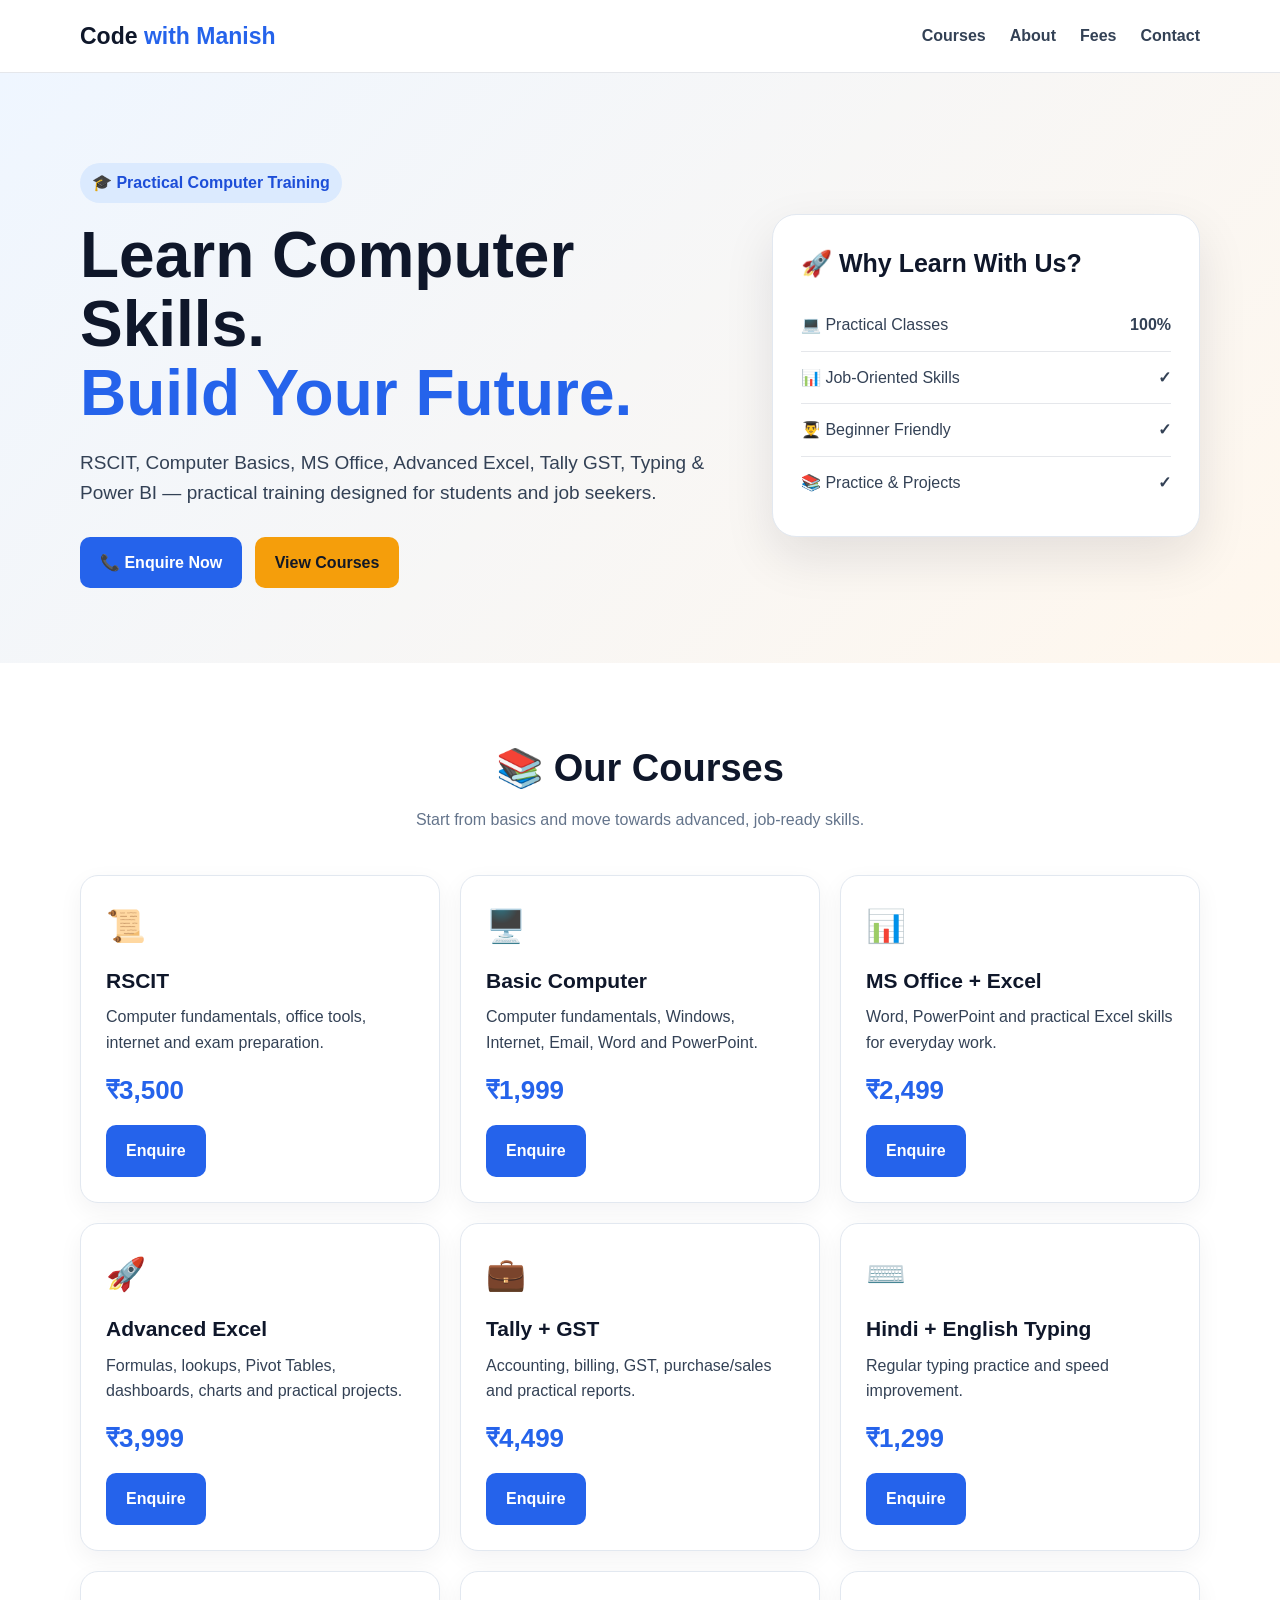
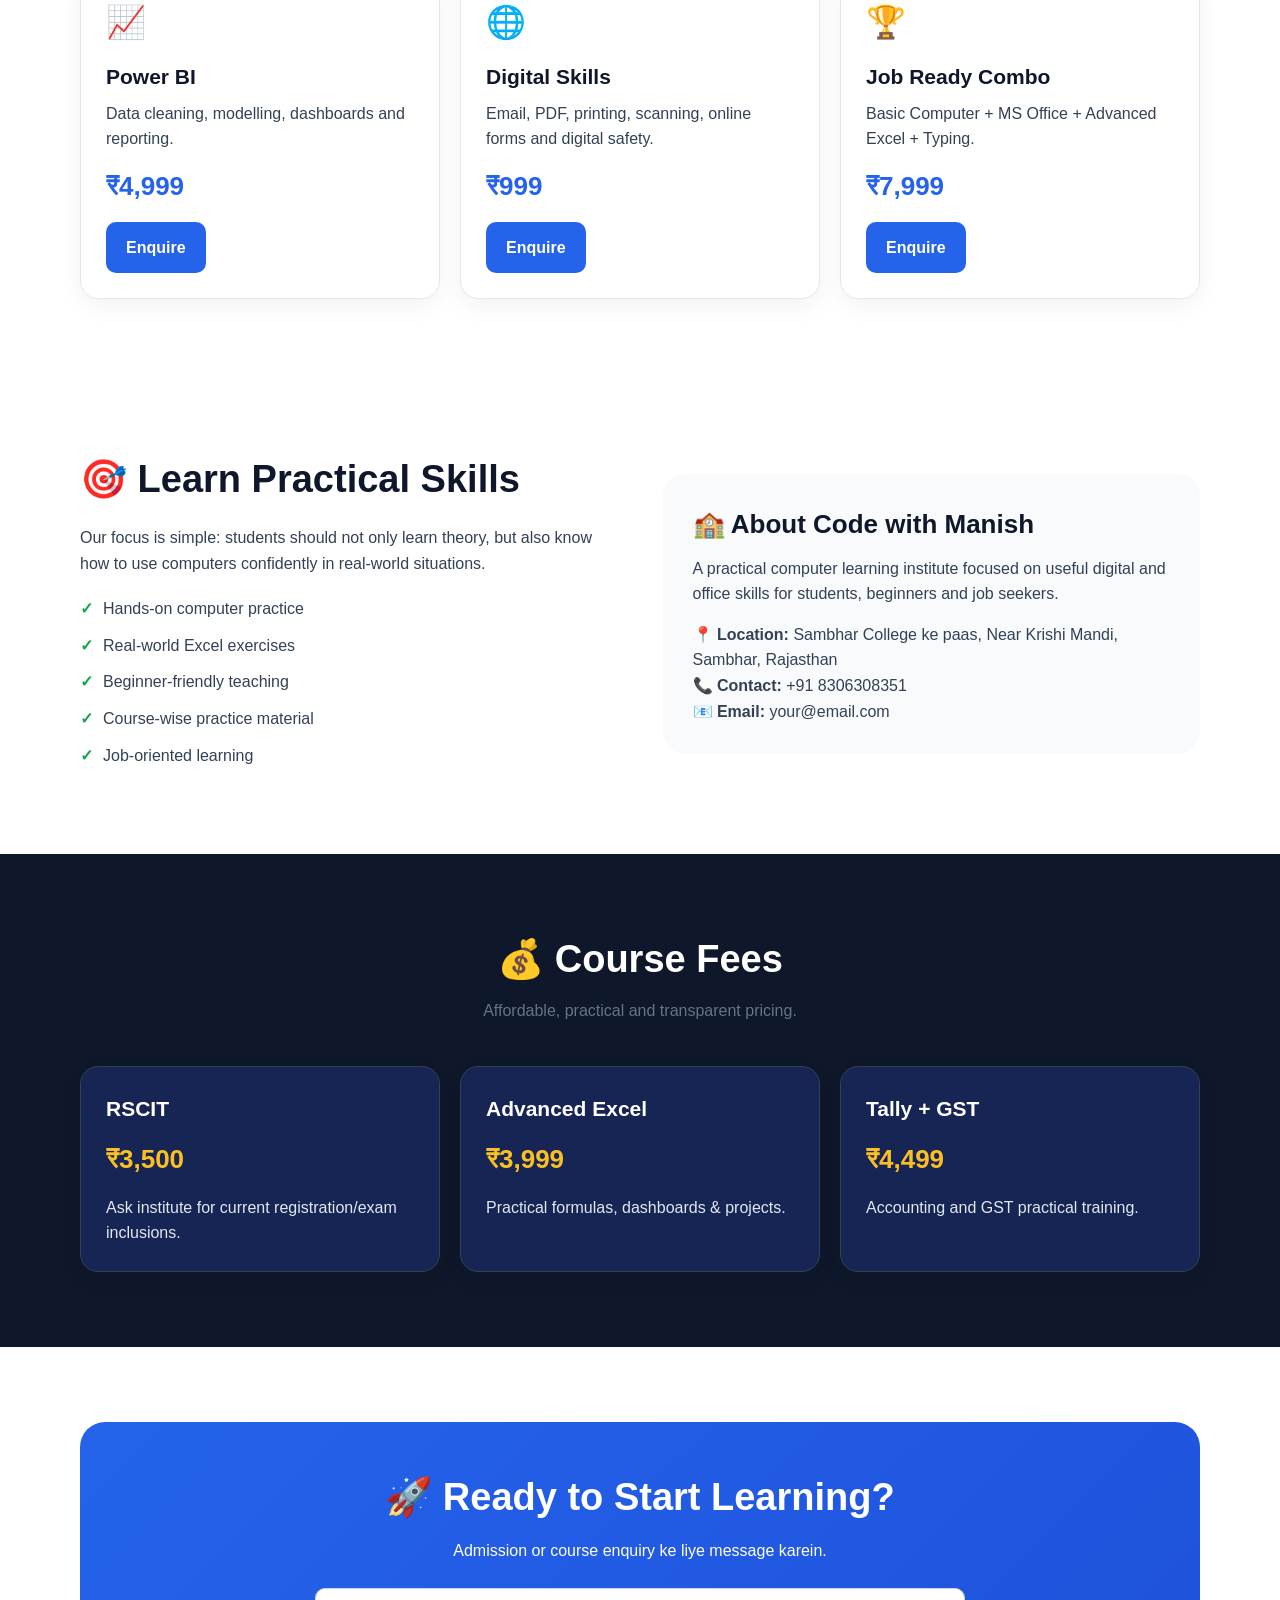
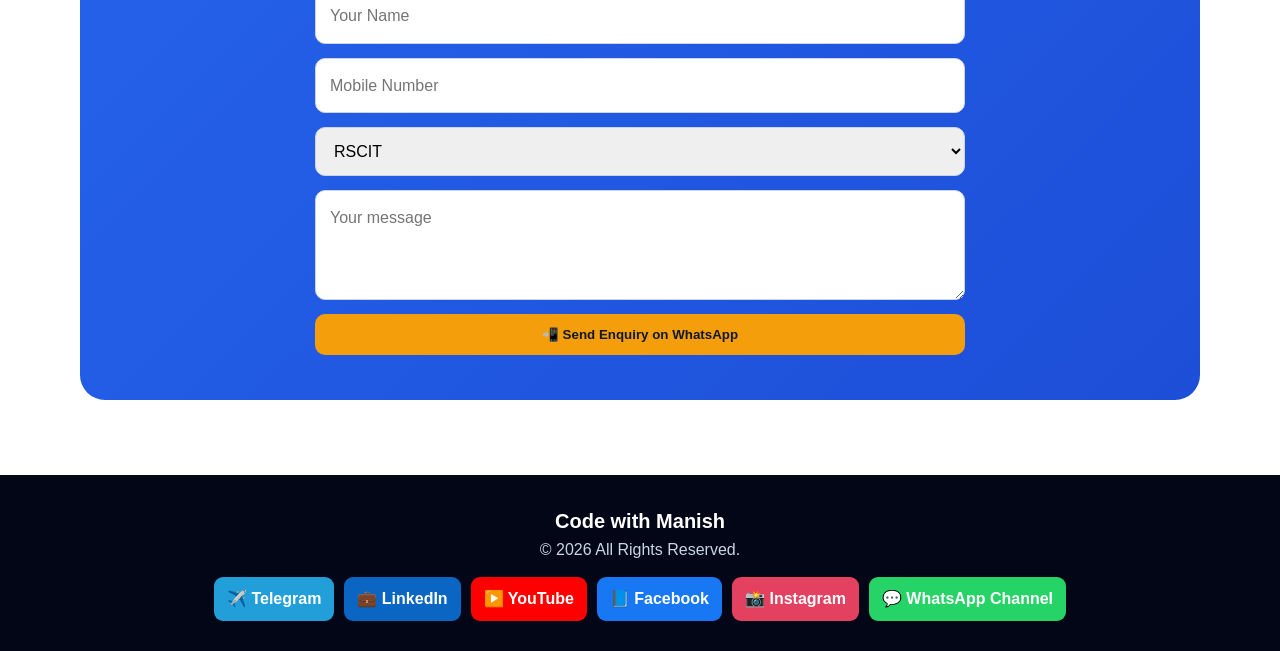
==== index.html @ b3799d2d "Add files via upload" ====
<!DOCTYPE html>
<html lang="hi">
<head>
<meta charset="UTF-8">
<meta name="viewport" content="width=device-width, initial-scale=1.0">
<title>Code with Manish | Computer & Skill Training</title>
<meta name="description" content="Code with Manish - RSCIT, Computer Basics, MS Office, Advanced Excel, Tally GST, Typing and Power BI training.">
<style>
:root{--primary:#2563eb;--dark:#0f172a;--text:#334155;--light:#f8fafc;--card:#fff;--accent:#f59e0b}
*{box-sizing:border-box;margin:0;padding:0}
body{font-family:Arial,Helvetica,sans-serif;color:var(--text);background:#fff;line-height:1.6}
a{text-decoration:none;color:inherit}
.container{width:min(1120px,92%);margin:auto}
nav{position:sticky;top:0;z-index:10;background:rgba(255,255,255,.96);border-bottom:1px solid #e5e7eb}
.nav{height:72px;display:flex;align-items:center;justify-content:space-between}
.logo{font-size:23px;font-weight:800;color:var(--dark)} .logo span{color:var(--primary)}
.navlinks{display:flex;gap:24px;font-weight:600}.navlinks a:hover{color:var(--primary)}
.btn{display:inline-block;background:var(--primary);color:#fff;padding:13px 20px;border-radius:10px;font-weight:700;border:0;cursor:pointer}
.btn.alt{background:var(--accent);color:#111827}
.hero{padding:90px 0 75px;background:linear-gradient(135deg,#eff6ff,#fff7ed)}
.hero-grid{display:grid;grid-template-columns:1.2fr .8fr;gap:50px;align-items:center}
.badge{display:inline-block;background:#dbeafe;color:#1d4ed8;padding:7px 12px;border-radius:999px;font-weight:700;margin-bottom:18px}
h1{font-size:clamp(38px,6vw,64px);line-height:1.08;color:var(--dark);margin-bottom:20px}
.hero p{font-size:19px;max-width:650px;margin-bottom:28px}
.hero-card{background:#fff;border:1px solid #e2e8f0;border-radius:24px;padding:28px;box-shadow:0 20px 50px rgba(15,23,42,.1)}
.hero-card h3{font-size:25px;color:var(--dark);margin-bottom:16px}
.stat{display:flex;justify-content:space-between;padding:13px 0;border-bottom:1px solid #e5e7eb}.stat:last-child{border:0}
section{padding:75px 0}.section-title{text-align:center;margin-bottom:42px}.section-title h2{font-size:38px;color:var(--dark);margin-bottom:8px}.section-title p{color:#64748b}
.grid{display:grid;grid-template-columns:repeat(3,1fr);gap:20px}
.card{background:var(--card);border:1px solid #e2e8f0;border-radius:18px;padding:25px;box-shadow:0 8px 25px rgba(15,23,42,.05)}
.card .icon{font-size:32px;margin-bottom:12px}.card h3{color:var(--dark);margin-bottom:7px;font-size:21px}.price{font-size:26px;font-weight:800;color:var(--primary);margin:14px 0}.card ul{padding-left:19px;color:#64748b}
.highlight{background:var(--dark);color:#fff}.highlight h2{color:#fff}.highlight .card{background:#172554;border-color:#334155;color:#e2e8f0}.highlight .card h3{color:#fff}.highlight .price{color:#fbbf24}
.about{display:grid;grid-template-columns:1fr 1fr;gap:45px;align-items:center}.about-box{background:var(--light);border-radius:22px;padding:30px}.checks{list-style:none;margin-top:20px}.checks li{margin:11px 0}.checks li:before{content:"✓";color:#16a34a;font-weight:bold;margin-right:10px}
.cta{background:linear-gradient(135deg,#2563eb,#1d4ed8);color:#fff;border-radius:25px;padding:45px;text-align:center}.cta h2{font-size:38px;margin-bottom:10px}.cta p{margin-bottom:22px}
form{display:grid;gap:14px;max-width:650px;margin:25px auto 0}input,select,textarea{width:100%;padding:14px;border:1px solid #cbd5e1;border-radius:10px;font:inherit}textarea{min-height:110px}
footer{background:#020617;color:#cbd5e1;padding:30px 0;text-align:center}.social{margin-top:8px;color:#93c5fd}
.mobile-menu{display:none}
@media(max-width:800px){.navlinks{display:none}.mobile-menu{display:block}.hero-grid,.about{grid-template-columns:1fr}.grid{grid-template-columns:1fr}.hero{padding:60px 0}.section-title h2{font-size:31px}.cta{padding:30px 20px}}
</style>
</head>
<body>

<nav>
<div class="container nav">
<a class="logo" href="#home">Code <span>with Manish</span></a>
<div class="navlinks">
<a href="#courses">Courses</a><a href="#about">About</a><a href="#fees">Fees</a><a href="#contact">Contact</a>
</div>
<div class="mobile-menu">☰</div>
</div>
</nav>

<header class="hero" id="home">
<div class="container hero-grid">
<div>
<span class="badge">🎓 Practical Computer Training</span>
<h1>Learn Computer Skills.<br><span style="color:#2563eb">Build Your Future.</span></h1>
<p>RSCIT, Computer Basics, MS Office, Advanced Excel, Tally GST, Typing & Power BI — practical training designed for students and job seekers.</p>
<a class="btn" href="#contact">📞 Enquire Now</a>
<a class="btn alt" href="#courses" style="margin-left:8px">View Courses</a>
</div>
<div class="hero-card">
<h3>🚀 Why Learn With Us?</h3>
<div class="stat"><span>💻 Practical Classes</span><strong>100%</strong></div>
<div class="stat"><span>📊 Job-Oriented Skills</span><strong>✓</strong></div>
<div class="stat"><span>👨‍🎓 Beginner Friendly</span><strong>✓</strong></div>
<div class="stat"><span>📚 Practice & Projects</span><strong>✓</strong></div>
</div>
</div>
</header>

<section id="courses">
<div class="container">
<div class="section-title"><h2>📚 Our Courses</h2><p>Start from basics and move towards advanced, job-ready skills.</p></div>
<div class="grid">
<div class="card"><div class="icon">📜</div><h3>RSCIT</h3><p>Computer fundamentals, office tools, internet and exam preparation.</p><div class="price">₹3,500</div><a class="btn" href="#contact">Enquire</a></div>
<div class="card"><div class="icon">🖥️</div><h3>Basic Computer</h3><p>Computer fundamentals, Windows, Internet, Email, Word and PowerPoint.</p><div class="price">₹1,999</div><a class="btn" href="#contact">Enquire</a></div>
<div class="card"><div class="icon">📊</div><h3>MS Office + Excel</h3><p>Word, PowerPoint and practical Excel skills for everyday work.</p><div class="price">₹2,499</div><a class="btn" href="#contact">Enquire</a></div>
<div class="card"><div class="icon">🚀</div><h3>Advanced Excel</h3><p>Formulas, lookups, Pivot Tables, dashboards, charts and practical projects.</p><div class="price">₹3,999</div><a class="btn" href="#contact">Enquire</a></div>
<div class="card"><div class="icon">💼</div><h3>Tally + GST</h3><p>Accounting, billing, GST, purchase/sales and practical reports.</p><div class="price">₹4,499</div><a class="btn" href="#contact">Enquire</a></div>
<div class="card"><div class="icon">⌨️</div><h3>Hindi + English Typing</h3><p>Regular typing practice and speed improvement.</p><div class="price">₹1,299</div><a class="btn" href="#contact">Enquire</a></div>
<div class="card"><div class="icon">📈</div><h3>Power BI</h3><p>Data cleaning, modelling, dashboards and reporting.</p><div class="price">₹4,999</div><a class="btn" href="#contact">Enquire</a></div>
<div class="card"><div class="icon">🌐</div><h3>Digital Skills</h3><p>Email, PDF, printing, scanning, online forms and digital safety.</p><div class="price">₹999</div><a class="btn" href="#contact">Enquire</a></div>
<div class="card"><div class="icon">🏆</div><h3>Job Ready Combo</h3><p>Basic Computer + MS Office + Advanced Excel + Typing.</p><div class="price">₹7,999</div><a class="btn" href="#contact">Enquire</a></div>
</div>
</div>
</section>

<section id="about">
<div class="container about">
<div>
<div class="section-title" style="text-align:left;margin-bottom:15px"><h2>🎯 Learn Practical Skills</h2></div>
<p>Our focus is simple: students should not only learn theory, but also know how to use computers confidently in real-world situations.</p>
<ul class="checks">
<li>Hands-on computer practice</li>
<li>Real-world Excel exercises</li>
<li>Beginner-friendly teaching</li>
<li>Course-wise practice material</li>
<li>Job-oriented learning</li>
</ul>
</div>
<div class="about-box">
<h3 style="font-size:26px;color:#0f172a">🏫 About Code with Manish</h3>
<p style="margin-top:10px">A practical computer learning institute focused on useful digital and office skills for students, beginners and job seekers.</p>
<p style="margin-top:15px"><strong>📍 Location:</strong> Sambhar College ke paas, Near Krishi Mandi, Sambhar, Rajasthan</p>
<p><strong>📞 Contact:</strong> +91 8306308351</p>
<p><strong>📧 Email:</strong> your@email.com</p>
</div>
</div>
</section>

<section class="highlight" id="fees">
<div class="container">
<div class="section-title"><h2>💰 Course Fees</h2><p>Affordable, practical and transparent pricing.</p></div>
<div class="grid">
<div class="card"><h3>RSCIT</h3><div class="price">₹3,500</div><p>Ask institute for current registration/exam inclusions.</p></div>
<div class="card"><h3>Advanced Excel</h3><div class="price">₹3,999</div><p>Practical formulas, dashboards & projects.</p></div>
<div class="card"><h3>Tally + GST</h3><div class="price">₹4,499</div><p>Accounting and GST practical training.</p></div>
</div>
</div>
</section>

<section id="contact">
<div class="container">
<div class="cta">
<h2>🚀 Ready to Start Learning?</h2>
<p>Admission or course enquiry ke liye message karein.</p>
<form onsubmit="sendWhatsApp(event)">
<input id="name" required placeholder="Your Name">
<input id="phone" required placeholder="Mobile Number">
<select id="course"><option>RSCIT</option><option>Basic Computer</option><option>MS Office + Excel</option><option>Advanced Excel</option><option>Tally + GST</option><option>Typing</option><option>Power BI</option><option>Job Ready Combo</option></select>
<textarea id="message" placeholder="Your message"></textarea>
<button class="btn alt" type="submit">📲 Send Enquiry on WhatsApp</button>
</form>
</div>
</div>
</section>

<footer>
<div class="container">
<strong style="font-size:20px;color:#fff">Code with Manish</strong>
<p>© 2026 All Rights Reserved.</p>
<div class="social-links" style="margin-top:14px;display:flex;flex-wrap:wrap;gap:10px;justify-content:center">
<a href="https://t.me/CodeWithManish_39" target="_blank" rel="noopener" style="background:#229ED9;color:#fff;padding:9px 13px;border-radius:9px;font-weight:700">✈️ Telegram</a>
<a href="https://www.linkedin.com/in/code-with-manish-580a09380?utm_source=share_via&utm_content=profile&utm_medium=member_android" target="_blank" rel="noopener" style="background:#0A66C2;color:#fff;padding:9px 13px;border-radius:9px;font-weight:700">💼 LinkedIn</a>
<a href="https://youtube.com/@gen_z_coder_404?si=mTRDpmo7mGcbFZrj" target="_blank" rel="noopener" style="background:#FF0000;color:#fff;padding:9px 13px;border-radius:9px;font-weight:700">▶️ YouTube</a>
<a href="https://www.facebook.com/share/19f8B6jw2a/" target="_blank" rel="noopener" style="background:#1877F2;color:#fff;padding:9px 13px;border-radius:9px;font-weight:700">📘 Facebook</a>
<a href="https://www.instagram.com/code___with___manish?igsi=MWp0MHVhMjNrdHd2dA==" target="_blank" rel="noopener" style="background:#E4405F;color:#fff;padding:9px 13px;border-radius:9px;font-weight:700">📸 Instagram</a>
<a href="https://whatsapp.com/channel/0029Vb8gMIP3rZZdRGQyBo15" target="_blank" rel="noopener" style="background:#25D366;color:#fff;padding:9px 13px;border-radius:9px;font-weight:700">💬 WhatsApp Channel</a>
</div>
</div>
</footer>

<script>
function sendWhatsApp(e){
 e.preventDefault();
 const name=document.getElementById('name').value;
 const phone=document.getElementById('phone').value;
 const course=document.getElementById('course').value;
 const message=document.getElementById('message').value;
 const whatsappNumber="918306308351"; // Replace with your WhatsApp number
 const text=`Hello, I want to enquire about admission.%0A%0AName: ${encodeURIComponent(name)}%0AMobile: ${encodeURIComponent(phone)}%0ACourse: ${encodeURIComponent(course)}%0AMessage: ${encodeURIComponent(message)}`;
 window.open(`https://wa.me/${whatsappNumber}?text=${text}`,'_blank');
}
</script>
</body>
</html>
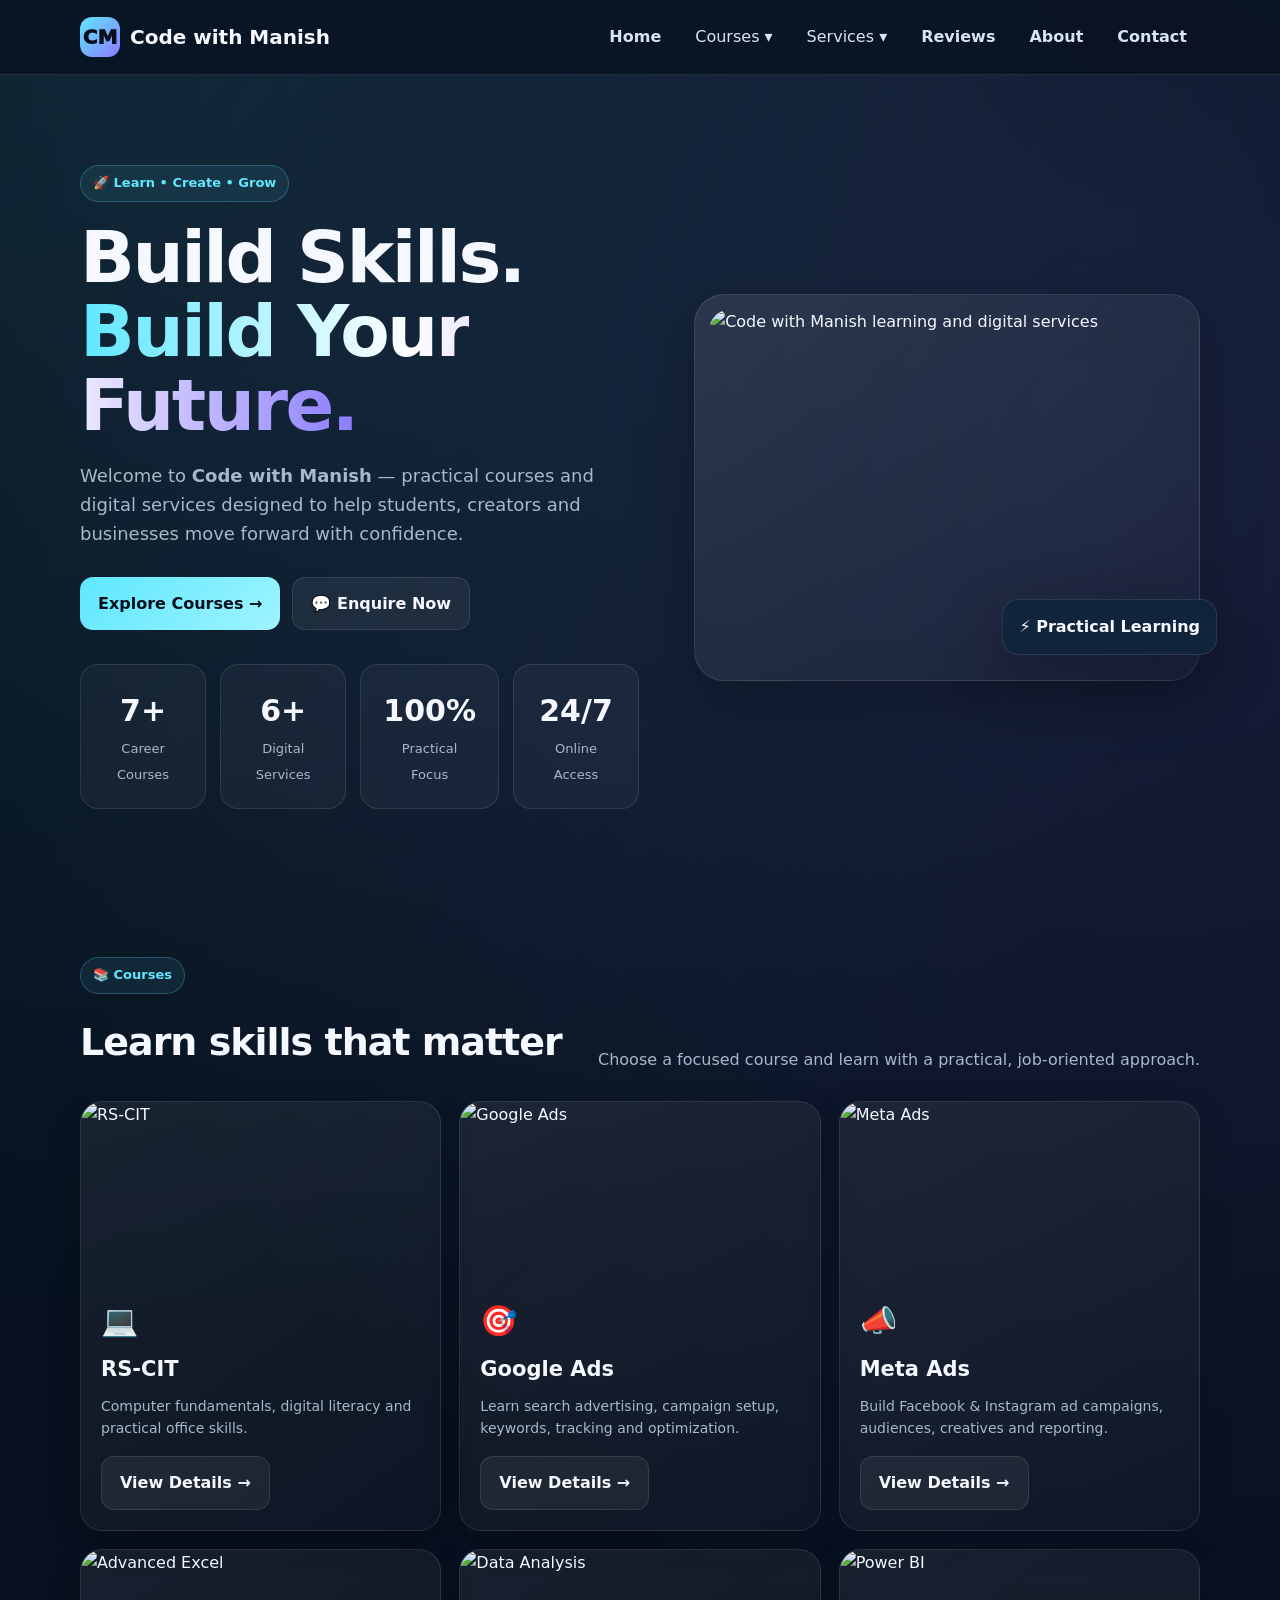
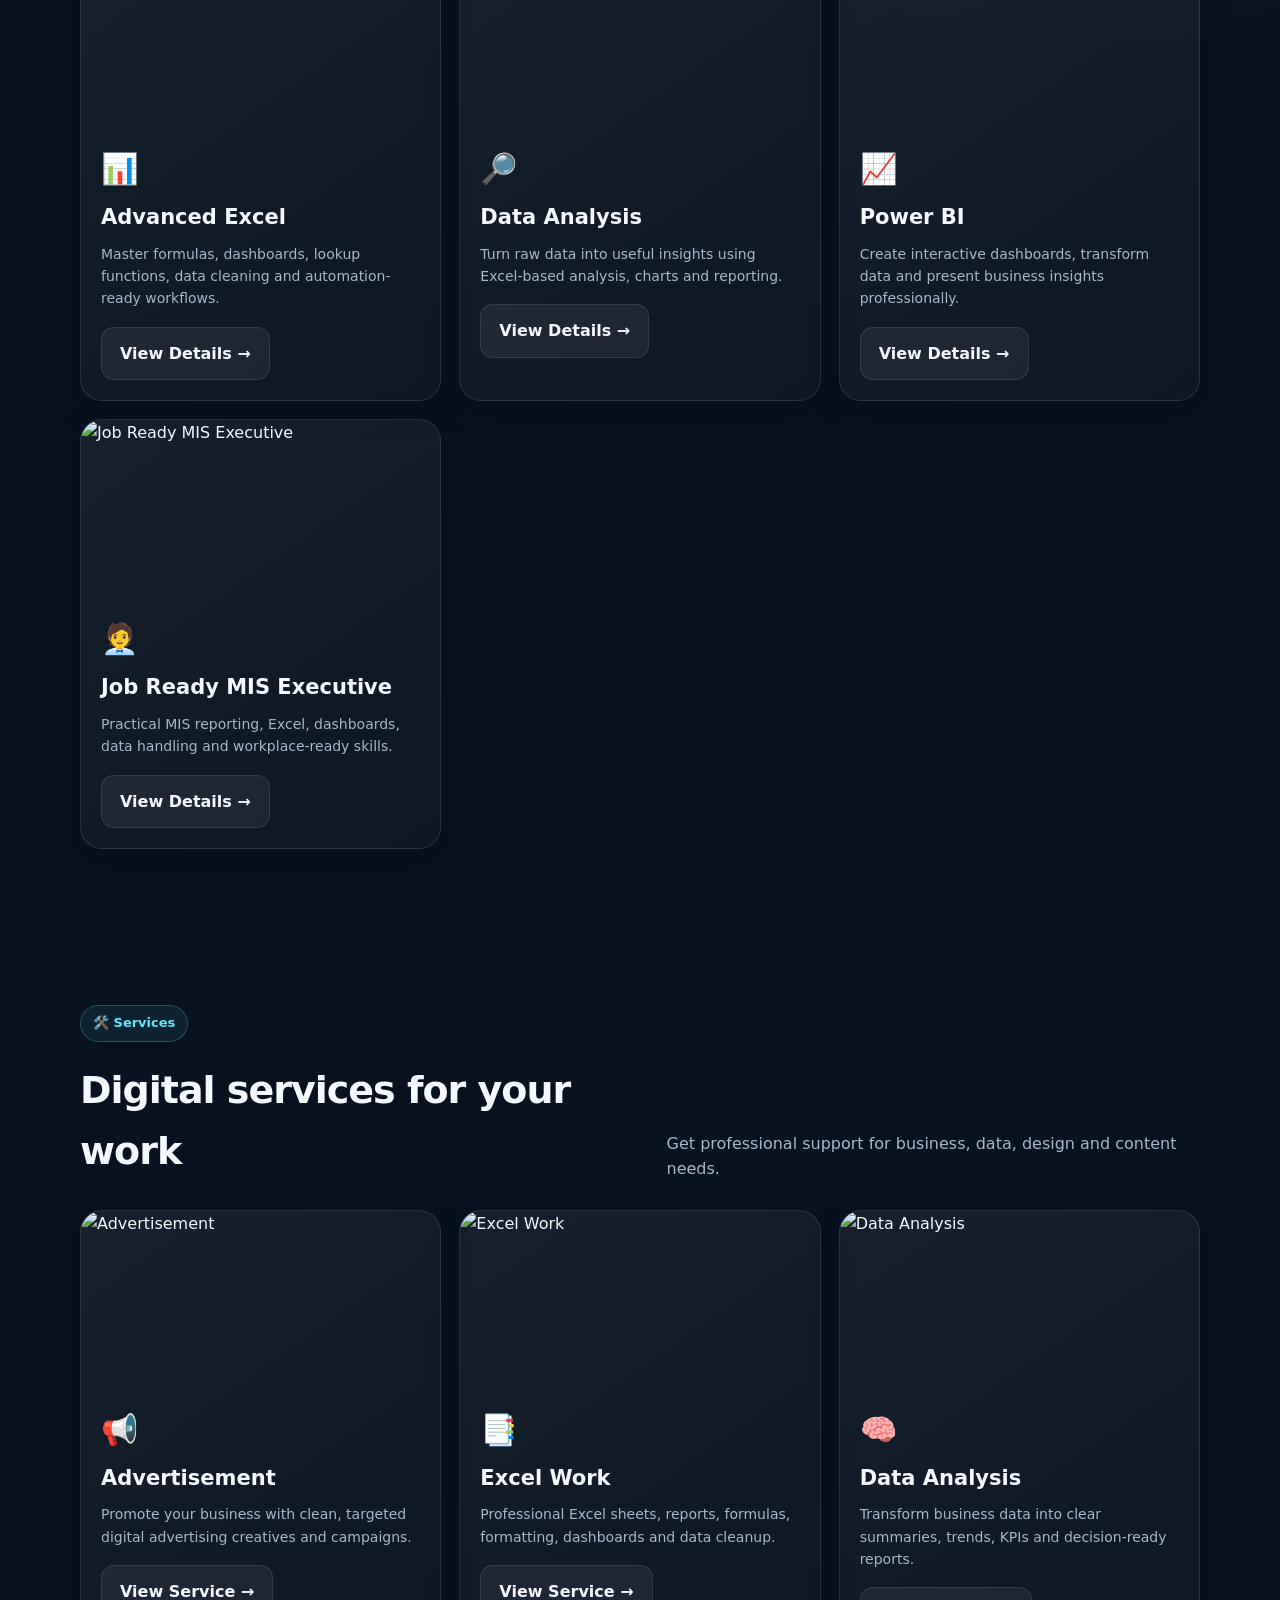
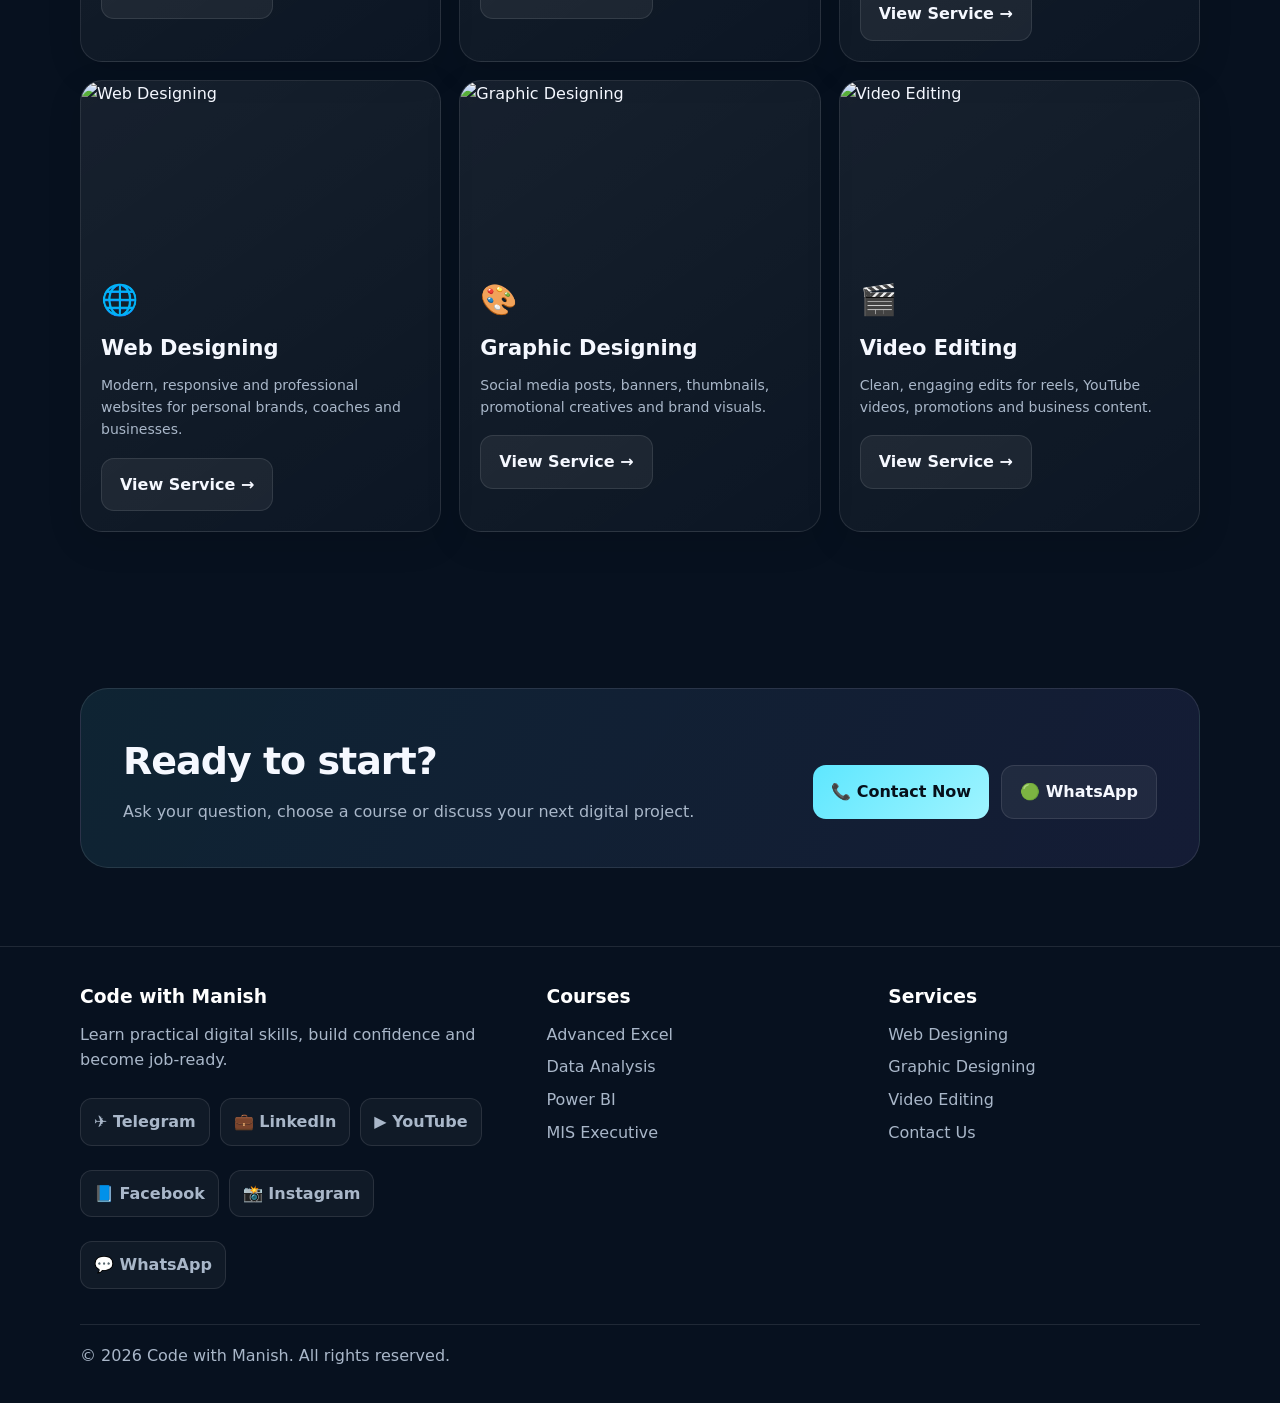
==== commit cf851744: "Add files via upload" ====
--- a/index.html
+++ b/index.html
@@ -1,167 +1,45 @@
-<!DOCTYPE html>
-<html lang="hi">
-<head>
-<meta charset="UTF-8">
-<meta name="viewport" content="width=device-width, initial-scale=1.0">
-<title>Code with Manish | Computer & Skill Training</title>
-<meta name="description" content="Code with Manish - RSCIT, Computer Basics, MS Office, Advanced Excel, Tally GST, Typing and Power BI training.">
-<style>
-:root{--primary:#2563eb;--dark:#0f172a;--text:#334155;--light:#f8fafc;--card:#fff;--accent:#f59e0b}
-*{box-sizing:border-box;margin:0;padding:0}
-body{font-family:Arial,Helvetica,sans-serif;color:var(--text);background:#fff;line-height:1.6}
-a{text-decoration:none;color:inherit}
-.container{width:min(1120px,92%);margin:auto}
-nav{position:sticky;top:0;z-index:10;background:rgba(255,255,255,.96);border-bottom:1px solid #e5e7eb}
-.nav{height:72px;display:flex;align-items:center;justify-content:space-between}
-.logo{font-size:23px;font-weight:800;color:var(--dark)} .logo span{color:var(--primary)}
-.navlinks{display:flex;gap:24px;font-weight:600}.navlinks a:hover{color:var(--primary)}
-.btn{display:inline-block;background:var(--primary);color:#fff;padding:13px 20px;border-radius:10px;font-weight:700;border:0;cursor:pointer}
-.btn.alt{background:var(--accent);color:#111827}
-.hero{padding:90px 0 75px;background:linear-gradient(135deg,#eff6ff,#fff7ed)}
-.hero-grid{display:grid;grid-template-columns:1.2fr .8fr;gap:50px;align-items:center}
-.badge{display:inline-block;background:#dbeafe;color:#1d4ed8;padding:7px 12px;border-radius:999px;font-weight:700;margin-bottom:18px}
-h1{font-size:clamp(38px,6vw,64px);line-height:1.08;color:var(--dark);margin-bottom:20px}
-.hero p{font-size:19px;max-width:650px;margin-bottom:28px}
-.hero-card{background:#fff;border:1px solid #e2e8f0;border-radius:24px;padding:28px;box-shadow:0 20px 50px rgba(15,23,42,.1)}
-.hero-card h3{font-size:25px;color:var(--dark);margin-bottom:16px}
-.stat{display:flex;justify-content:space-between;padding:13px 0;border-bottom:1px solid #e5e7eb}.stat:last-child{border:0}
-section{padding:75px 0}.section-title{text-align:center;margin-bottom:42px}.section-title h2{font-size:38px;color:var(--dark);margin-bottom:8px}.section-title p{color:#64748b}
-.grid{display:grid;grid-template-columns:repeat(3,1fr);gap:20px}
-.card{background:var(--card);border:1px solid #e2e8f0;border-radius:18px;padding:25px;box-shadow:0 8px 25px rgba(15,23,42,.05)}
-.card .icon{font-size:32px;margin-bottom:12px}.card h3{color:var(--dark);margin-bottom:7px;font-size:21px}.price{font-size:26px;font-weight:800;color:var(--primary);margin:14px 0}.card ul{padding-left:19px;color:#64748b}
-.highlight{background:var(--dark);color:#fff}.highlight h2{color:#fff}.highlight .card{background:#172554;border-color:#334155;color:#e2e8f0}.highlight .card h3{color:#fff}.highlight .price{color:#fbbf24}
-.about{display:grid;grid-template-columns:1fr 1fr;gap:45px;align-items:center}.about-box{background:var(--light);border-radius:22px;padding:30px}.checks{list-style:none;margin-top:20px}.checks li{margin:11px 0}.checks li:before{content:"✓";color:#16a34a;font-weight:bold;margin-right:10px}
-.cta{background:linear-gradient(135deg,#2563eb,#1d4ed8);color:#fff;border-radius:25px;padding:45px;text-align:center}.cta h2{font-size:38px;margin-bottom:10px}.cta p{margin-bottom:22px}
-form{display:grid;gap:14px;max-width:650px;margin:25px auto 0}input,select,textarea{width:100%;padding:14px;border:1px solid #cbd5e1;border-radius:10px;font:inherit}textarea{min-height:110px}
-footer{background:#020617;color:#cbd5e1;padding:30px 0;text-align:center}.social{margin-top:8px;color:#93c5fd}
-.mobile-menu{display:none}
-@media(max-width:800px){.navlinks{display:none}.mobile-menu{display:block}.hero-grid,.about{grid-template-columns:1fr}.grid{grid-template-columns:1fr}.hero{padding:60px 0}.section-title h2{font-size:31px}.cta{padding:30px 20px}}
-</style>
-</head>
-<body>
+<!doctype html><html lang="en"><head><meta charset="utf-8"><meta name="viewport" content="width=device-width,initial-scale=1"><meta name="description" content="Code with Manish - practical digital skills, courses and creative services"><title>Home | Code with Manish</title><link rel="stylesheet" href="style.css"></head><body>
+<nav class="navbar"><div class="container nav-inner">
+<a class="brand" href="index.html"><span class="logo">CM</span> Code with Manish</a>
+<button class="menu-btn" aria-label="Menu">☰</button>
+<ul class="nav-links">
+<li><a href="index.html">Home</a></li>
+<li class="dropdown"><button class="dropbtn">Courses ▾</button><div class="dropdown-menu">
+<a href="courses/rscit.html">RS-CIT</a><a href="courses/google-ads.html">Google Ads</a><a href="courses/meta-ads.html">Meta Ads</a><a href="courses/advanced-excel.html">Advanced Excel</a><a href="courses/data-analysis.html">Data Analysis</a><a href="courses/power-bi.html">Power BI</a><a href="courses/mis-executive.html">Job Ready MIS Executive</a></div></li>
+<li class="dropdown"><button class="dropbtn">Services ▾</button><div class="dropdown-menu">
+<a href="services/advertisement.html">Advertisement</a><a href="services/excel-work.html">Excel Work</a><a href="services/data-analysis.html">Data Analysis</a><a href="services/web-designing.html">Web Designing</a><a href="services/graphic-design.html">Graphic Designing</a><a href="services/video-editing.html">Video Editing</a></div></li>
+<li><a href="reviews.html">Reviews</a></li><li><a href="about.html">About</a></li><li><a href="contact.html">Contact</a></li>
+</ul></div></nav>
 
-<nav>
-<div class="container nav">
-<a class="logo" href="#home">Code <span>with Manish</span></a>
-<div class="navlinks">
-<a href="#courses">Courses</a><a href="#about">About</a><a href="#fees">Fees</a><a href="#contact">Contact</a>
-</div>
-<div class="mobile-menu">☰</div>
-</div>
-</nav>
+<main>
+<section class="hero"><div class="container hero-grid"><div>
+<span class="badge">🚀 Learn • Create • Grow</span>
+<h1>Build Skills. <span class="gradient">Build Your Future.</span></h1>
+<p>Welcome to <b>Code with Manish</b> — practical courses and digital services designed to help students, creators and businesses move forward with confidence.</p>
+<div class="actions"><a class="btn btn-primary" href="#courses">Explore Courses →</a><a class="btn btn-secondary" href="contact.html">💬 Enquire Now</a></div>
+<div class="stats"><div class="stat"><strong>7+</strong><span>Career Courses</span></div><div class="stat"><strong>6+</strong><span>Digital Services</span></div><div class="stat"><strong>100%</strong><span>Practical Focus</span></div><div class="stat"><strong>24/7</strong><span>Online Access</span></div></div>
+</div><div class="hero-card"><img src="assets/hero.svg" alt="Code with Manish learning and digital services"><div class="floating">⚡ Practical Learning</div></div></div></section>
 
-<header class="hero" id="home">
-<div class="container hero-grid">
-<div>
-<span class="badge">🎓 Practical Computer Training</span>
-<h1>Learn Computer Skills.<br><span style="color:#2563eb">Build Your Future.</span></h1>
-<p>RSCIT, Computer Basics, MS Office, Advanced Excel, Tally GST, Typing & Power BI — practical training designed for students and job seekers.</p>
-<a class="btn" href="#contact">📞 Enquire Now</a>
-<a class="btn alt" href="#courses" style="margin-left:8px">View Courses</a>
-</div>
-<div class="hero-card">
-<h3>🚀 Why Learn With Us?</h3>
-<div class="stat"><span>💻 Practical Classes</span><strong>100%</strong></div>
-<div class="stat"><span>📊 Job-Oriented Skills</span><strong>✓</strong></div>
-<div class="stat"><span>👨‍🎓 Beginner Friendly</span><strong>✓</strong></div>
-<div class="stat"><span>📚 Practice & Projects</span><strong>✓</strong></div>
+<section class="section" id="courses"><div class="container"><div class="section-head"><div><span class="badge">📚 Courses</span><h2>Learn skills that matter</h2></div><p>Choose a focused course and learn with a practical, job-oriented approach.</p></div>
+<div class="grid"><article class="card"><img class="card-img" src="assets/course-computer.svg" alt="RS-CIT"><div class="card-body"><div class="icon">💻</div><h3>RS-CIT</h3><p>Computer fundamentals, digital literacy and practical office skills.</p><a class="btn btn-secondary" href="courses/rscit.html">View Details →</a></div></article><article class="card"><img class="card-img" src="assets/course-marketing.svg" alt="Google Ads"><div class="card-body"><div class="icon">🎯</div><h3>Google Ads</h3><p>Learn search advertising, campaign setup, keywords, tracking and optimization.</p><a class="btn btn-secondary" href="courses/google-ads.html">View Details →</a></div></article><article class="card"><img class="card-img" src="assets/course-marketing.svg" alt="Meta Ads"><div class="card-body"><div class="icon">📣</div><h3>Meta Ads</h3><p>Build Facebook & Instagram ad campaigns, audiences, creatives and reporting.</p><a class="btn btn-secondary" href="courses/meta-ads.html">View Details →</a></div></article><article class="card"><img class="card-img" src="assets/course-excel.svg" alt="Advanced Excel"><div class="card-body"><div class="icon">📊</div><h3>Advanced Excel</h3><p>Master formulas, dashboards, lookup functions, data cleaning and automation-ready workflows.</p><a class="btn btn-secondary" href="courses/advanced-excel.html">View Details →</a></div></article><article class="card"><img class="card-img" src="assets/course-data.svg" alt="Data Analysis"><div class="card-body"><div class="icon">🔎</div><h3>Data Analysis</h3><p>Turn raw data into useful insights using Excel-based analysis, charts and reporting.</p><a class="btn btn-secondary" href="courses/data-analysis.html">View Details →</a></div></article><article class="card"><img class="card-img" src="assets/course-powerbi.svg" alt="Power BI"><div class="card-body"><div class="icon">📈</div><h3>Power BI</h3><p>Create interactive dashboards, transform data and present business insights professionally.</p><a class="btn btn-secondary" href="courses/power-bi.html">View Details →</a></div></article><article class="card"><img class="card-img" src="assets/course-office.svg" alt="Job Ready MIS Executive"><div class="card-body"><div class="icon">🧑‍💼</div><h3>Job Ready MIS Executive</h3><p>Practical MIS reporting, Excel, dashboards, data handling and workplace-ready skills.</p><a class="btn btn-secondary" href="courses/mis-executive.html">View Details →</a></div></article></div></div></section>
+
+<section class="section"><div class="container"><div class="section-head"><div><span class="badge">🛠️ Services</span><h2>Digital services for your work</h2></div><p>Get professional support for business, data, design and content needs.</p></div>
+<div class="grid"><article class="card"><img class="card-img" src="assets/service-ads.svg" alt="Advertisement"><div class="card-body"><div class="icon">📢</div><h3>Advertisement</h3><p>Promote your business with clean, targeted digital advertising creatives and campaigns.</p><a class="btn btn-secondary" href="services/advertisement.html">View Service →</a></div></article><article class="card"><img class="card-img" src="assets/service-excel.svg" alt="Excel Work"><div class="card-body"><div class="icon">📑</div><h3>Excel Work</h3><p>Professional Excel sheets, reports, formulas, formatting, dashboards and data cleanup.</p><a class="btn btn-secondary" href="services/excel-work.html">View Service →</a></div></article><article class="card"><img class="card-img" src="assets/service-data.svg" alt="Data Analysis"><div class="card-body"><div class="icon">🧠</div><h3>Data Analysis</h3><p>Transform business data into clear summaries, trends, KPIs and decision-ready reports.</p><a class="btn btn-secondary" href="services/data-analysis.html">View Service →</a></div></article><article class="card"><img class="card-img" src="assets/service-web.svg" alt="Web Designing"><div class="card-body"><div class="icon">🌐</div><h3>Web Designing</h3><p>Modern, responsive and professional websites for personal brands, coaches and businesses.</p><a class="btn btn-secondary" href="services/web-designing.html">View Service →</a></div></article><article class="card"><img class="card-img" src="assets/service-graphic.svg" alt="Graphic Designing"><div class="card-body"><div class="icon">🎨</div><h3>Graphic Designing</h3><p>Social media posts, banners, thumbnails, promotional creatives and brand visuals.</p><a class="btn btn-secondary" href="services/graphic-design.html">View Service →</a></div></article><article class="card"><img class="card-img" src="assets/service-video.svg" alt="Video Editing"><div class="card-body"><div class="icon">🎬</div><h3>Video Editing</h3><p>Clean, engaging edits for reels, YouTube videos, promotions and business content.</p><a class="btn btn-secondary" href="services/video-editing.html">View Service →</a></div></article></div></div></section>
+
+<section class="section"><div class="container"><div class="cta"><div><h2>Ready to start?</h2><p>Ask your question, choose a course or discuss your next digital project.</p></div><div class="actions"><a class="btn btn-primary" href="contact.html">📞 Contact Now</a><a class="btn btn-secondary" target="_blank" href="https://whatsapp.com/channel/0029Vb8gMIP3rZZdRGQyBo15">🟢 WhatsApp</a></div></div></div></section>
+</main>
+<footer class="footer"><div class="container footer-grid">
+<div><h3>Code with Manish</h3><p>Learn practical digital skills, build confidence and become job-ready.</p>
+<div class="socials">
+<a href="https://t.me/CodeWithManish_39" target="_blank">✈️ Telegram</a>
+<a href="https://www.linkedin.com/in/code-with-manish-580a09380" target="_blank">💼 LinkedIn</a>
+<a href="https://youtube.com/@gen_z_coder_404" target="_blank">▶️ YouTube</a>
+<a href="https://www.facebook.com/share/19f8B6jw2a/" target="_blank">📘 Facebook</a>
+<a href="https://www.instagram.com/code___with___manish" target="_blank">📸 Instagram</a>
+<a href="https://whatsapp.com/channel/0029Vb8gMIP3rZZdRGQyBo15" target="_blank">💬 WhatsApp</a>
 </div>
 </div>
-</header>
-
-<section id="courses">
-<div class="container">
-<div class="section-title"><h2>📚 Our Courses</h2><p>Start from basics and move towards advanced, job-ready skills.</p></div>
-<div class="grid">
-<div class="card"><div class="icon">📜</div><h3>RSCIT</h3><p>Computer fundamentals, office tools, internet and exam preparation.</p><div class="price">₹3,500</div><a class="btn" href="#contact">Enquire</a></div>
-<div class="card"><div class="icon">🖥️</div><h3>Basic Computer</h3><p>Computer fundamentals, Windows, Internet, Email, Word and PowerPoint.</p><div class="price">₹1,999</div><a class="btn" href="#contact">Enquire</a></div>
-<div class="card"><div class="icon">📊</div><h3>MS Office + Excel</h3><p>Word, PowerPoint and practical Excel skills for everyday work.</p><div class="price">₹2,499</div><a class="btn" href="#contact">Enquire</a></div>
-<div class="card"><div class="icon">🚀</div><h3>Advanced Excel</h3><p>Formulas, lookups, Pivot Tables, dashboards, charts and practical projects.</p><div class="price">₹3,999</div><a class="btn" href="#contact">Enquire</a></div>
-<div class="card"><div class="icon">💼</div><h3>Tally + GST</h3><p>Accounting, billing, GST, purchase/sales and practical reports.</p><div class="price">₹4,499</div><a class="btn" href="#contact">Enquire</a></div>
-<div class="card"><div class="icon">⌨️</div><h3>Hindi + English Typing</h3><p>Regular typing practice and speed improvement.</p><div class="price">₹1,299</div><a class="btn" href="#contact">Enquire</a></div>
-<div class="card"><div class="icon">📈</div><h3>Power BI</h3><p>Data cleaning, modelling, dashboards and reporting.</p><div class="price">₹4,999</div><a class="btn" href="#contact">Enquire</a></div>
-<div class="card"><div class="icon">🌐</div><h3>Digital Skills</h3><p>Email, PDF, printing, scanning, online forms and digital safety.</p><div class="price">₹999</div><a class="btn" href="#contact">Enquire</a></div>
-<div class="card"><div class="icon">🏆</div><h3>Job Ready Combo</h3><p>Basic Computer + MS Office + Advanced Excel + Typing.</p><div class="price">₹7,999</div><a class="btn" href="#contact">Enquire</a></div>
-</div>
-</div>
-</section>
-
-<section id="about">
-<div class="container about">
-<div>
-<div class="section-title" style="text-align:left;margin-bottom:15px"><h2>🎯 Learn Practical Skills</h2></div>
-<p>Our focus is simple: students should not only learn theory, but also know how to use computers confidently in real-world situations.</p>
-<ul class="checks">
-<li>Hands-on computer practice</li>
-<li>Real-world Excel exercises</li>
-<li>Beginner-friendly teaching</li>
-<li>Course-wise practice material</li>
-<li>Job-oriented learning</li>
-</ul>
-</div>
-<div class="about-box">
-<h3 style="font-size:26px;color:#0f172a">🏫 About Code with Manish</h3>
-<p style="margin-top:10px">A practical computer learning institute focused on useful digital and office skills for students, beginners and job seekers.</p>
-<p style="margin-top:15px"><strong>📍 Location:</strong> Sambhar College ke paas, Near Krishi Mandi, Sambhar, Rajasthan</p>
-<p><strong>📞 Contact:</strong> +91 8306308351</p>
-<p><strong>📧 Email:</strong> your@email.com</p>
-</div>
-</div>
-</section>
-
-<section class="highlight" id="fees">
-<div class="container">
-<div class="section-title"><h2>💰 Course Fees</h2><p>Affordable, practical and transparent pricing.</p></div>
-<div class="grid">
-<div class="card"><h3>RSCIT</h3><div class="price">₹3,500</div><p>Ask institute for current registration/exam inclusions.</p></div>
-<div class="card"><h3>Advanced Excel</h3><div class="price">₹3,999</div><p>Practical formulas, dashboards & projects.</p></div>
-<div class="card"><h3>Tally + GST</h3><div class="price">₹4,499</div><p>Accounting and GST practical training.</p></div>
-</div>
-</div>
-</section>
-
-<section id="contact">
-<div class="container">
-<div class="cta">
-<h2>🚀 Ready to Start Learning?</h2>
-<p>Admission or course enquiry ke liye message karein.</p>
-<form onsubmit="sendWhatsApp(event)">
-<input id="name" required placeholder="Your Name">
-<input id="phone" required placeholder="Mobile Number">
-<select id="course"><option>RSCIT</option><option>Basic Computer</option><option>MS Office + Excel</option><option>Advanced Excel</option><option>Tally + GST</option><option>Typing</option><option>Power BI</option><option>Job Ready Combo</option></select>
-<textarea id="message" placeholder="Your message"></textarea>
-<button class="btn alt" type="submit">📲 Send Enquiry on WhatsApp</button>
-</form>
-</div>
-</div>
-</section>
-
-<footer>
-<div class="container">
-<strong style="font-size:20px;color:#fff">Code with Manish</strong>
-<p>© 2026 All Rights Reserved.</p>
-<div class="social-links" style="margin-top:14px;display:flex;flex-wrap:wrap;gap:10px;justify-content:center">
-<a href="https://t.me/CodeWithManish_39" target="_blank" rel="noopener" style="background:#229ED9;color:#fff;padding:9px 13px;border-radius:9px;font-weight:700">✈️ Telegram</a>
-<a href="https://www.linkedin.com/in/code-with-manish-580a09380?utm_source=share_via&utm_content=profile&utm_medium=member_android" target="_blank" rel="noopener" style="background:#0A66C2;color:#fff;padding:9px 13px;border-radius:9px;font-weight:700">💼 LinkedIn</a>
-<a href="https://youtube.com/@gen_z_coder_404?si=mTRDpmo7mGcbFZrj" target="_blank" rel="noopener" style="background:#FF0000;color:#fff;padding:9px 13px;border-radius:9px;font-weight:700">▶️ YouTube</a>
-<a href="https://www.facebook.com/share/19f8B6jw2a/" target="_blank" rel="noopener" style="background:#1877F2;color:#fff;padding:9px 13px;border-radius:9px;font-weight:700">📘 Facebook</a>
-<a href="https://www.instagram.com/code___with___manish?igsi=MWp0MHVhMjNrdHd2dA==" target="_blank" rel="noopener" style="background:#E4405F;color:#fff;padding:9px 13px;border-radius:9px;font-weight:700">📸 Instagram</a>
-<a href="https://whatsapp.com/channel/0029Vb8gMIP3rZZdRGQyBo15" target="_blank" rel="noopener" style="background:#25D366;color:#fff;padding:9px 13px;border-radius:9px;font-weight:700">💬 WhatsApp Channel</a>
-</div>
-</div>
-</footer>
-
-<script>
-function sendWhatsApp(e){
- e.preventDefault();
- const name=document.getElementById('name').value;
- const phone=document.getElementById('phone').value;
- const course=document.getElementById('course').value;
- const message=document.getElementById('message').value;
- const whatsappNumber="918306308351"; // Replace with your WhatsApp number
- const text=`Hello, I want to enquire about admission.%0A%0AName: ${encodeURIComponent(name)}%0AMobile: ${encodeURIComponent(phone)}%0ACourse: ${encodeURIComponent(course)}%0AMessage: ${encodeURIComponent(message)}`;
- window.open(`https://wa.me/${whatsappNumber}?text=${text}`,'_blank');
-}
-</script>
-</body>
-</html>
+<div><h3>Courses</h3><a href="courses/advanced-excel.html">Advanced Excel</a><a href="courses/data-analysis.html">Data Analysis</a><a href="courses/power-bi.html">Power BI</a><a href="courses/mis-executive.html">MIS Executive</a></div>
+<div><h3>Services</h3><a href="services/web-designing.html">Web Designing</a><a href="services/graphic-design.html">Graphic Designing</a><a href="services/video-editing.html">Video Editing</a><a href="contact.html">Contact Us</a></div>
+</div><div class="container" style="margin-top:28px;border-top:1px solid var(--border);padding-top:18px">© <span data-year></span> Code with Manish. All rights reserved.</div></footer>
+<script src="script.js"></script></body></html>
--- a/style.css
+++ b/style.css
@@ -0,0 +1,73 @@
+
+:root{
+  --bg:#07111f; --surface:#0d1b2e; --surface2:#11243b; --text:#f5f8ff;
+  --muted:#a9b7c9; --primary:#5ee7ff; --secondary:#8b7cff; --border:rgba(255,255,255,.1);
+  --shadow:0 20px 60px rgba(0,0,0,.25); --radius:22px;
+}
+*{box-sizing:border-box;margin:0;padding:0}
+html{scroll-behavior:smooth}
+body{font-family:Inter,system-ui,-apple-system,Segoe UI,Roboto,Arial,sans-serif;background:
+radial-gradient(circle at 10% 0%,rgba(94,231,255,.10),transparent 28%),radial-gradient(circle at 90% 10%,rgba(139,124,255,.12),transparent 28%),var(--bg);color:var(--text);line-height:1.6}
+a{text-decoration:none;color:inherit}
+img{max-width:100%;display:block}
+.container{width:min(1120px,92%);margin:auto}
+.navbar{position:sticky;top:0;z-index:100;background:rgba(7,17,31,.78);backdrop-filter:blur(18px);border-bottom:1px solid var(--border)}
+.nav-inner{height:74px;display:flex;align-items:center;justify-content:space-between}
+.brand{display:flex;align-items:center;gap:10px;font-weight:900;font-size:20px}
+.logo{width:40px;height:40px;border-radius:12px;display:grid;place-items:center;background:linear-gradient(135deg,var(--primary),var(--secondary));color:#06101b;font-weight:1000}
+.nav-links{display:flex;align-items:center;gap:8px;list-style:none}
+.nav-links a,.dropbtn{padding:10px 13px;color:#d9e4f3;font-weight:650;border-radius:10px}
+.nav-links a:hover,.dropbtn:hover{background:rgba(255,255,255,.07);color:white}
+.dropdown{position:relative}.dropbtn{border:0;background:none;font:inherit;cursor:pointer}
+.dropdown-menu{position:absolute;top:48px;left:0;min-width:235px;background:#0c1a2d;border:1px solid var(--border);border-radius:15px;padding:8px;box-shadow:var(--shadow);display:none}
+.dropdown:hover .dropdown-menu{display:block}
+.dropdown-menu a{display:block}
+.menu-btn{display:none;background:none;border:0;color:white;font-size:28px}
+.hero{padding:90px 0 70px}
+.hero-grid{display:grid;grid-template-columns:1.05fr .95fr;gap:55px;align-items:center}
+.badge{display:inline-flex;padding:7px 12px;border:1px solid rgba(94,231,255,.25);background:rgba(94,231,255,.08);color:var(--primary);border-radius:99px;font-weight:750;font-size:13px;margin-bottom:18px}
+h1{font-size:clamp(42px,6vw,72px);line-height:1.03;letter-spacing:-2.5px;margin-bottom:20px}
+.gradient{background:linear-gradient(90deg,var(--primary),#fff,var(--secondary));-webkit-background-clip:text;background-clip:text;color:transparent}
+.hero p{font-size:18px;color:var(--muted);max-width:650px}
+.actions{display:flex;gap:12px;flex-wrap:wrap;margin-top:28px}
+.btn{display:inline-flex;align-items:center;justify-content:center;gap:8px;padding:13px 18px;border-radius:13px;font-weight:800;border:1px solid var(--border);transition:.2s;cursor:pointer}
+.btn:hover{transform:translateY(-2px)}
+.btn-primary{background:linear-gradient(135deg,var(--primary),#9ff4ff);color:#06101b;border:0}
+.btn-secondary{background:rgba(255,255,255,.06)}
+.hero-card{position:relative;border:1px solid var(--border);border-radius:30px;padding:14px;background:linear-gradient(145deg,rgba(255,255,255,.09),rgba(255,255,255,.025));box-shadow:var(--shadow)}
+.hero-card img{border-radius:22px;aspect-ratio:4/3;object-fit:cover}
+.floating{position:absolute;right:-18px;bottom:25px;background:#10243b;border:1px solid var(--border);padding:14px 16px;border-radius:16px;box-shadow:var(--shadow);font-weight:800}
+.section{padding:78px 0}
+.section-head{display:flex;align-items:end;justify-content:space-between;gap:20px;margin-bottom:28px}
+.section h2{font-size:38px;letter-spacing:-1px}
+.section-head p{color:var(--muted);max-width:620px}
+.grid{display:grid;grid-template-columns:repeat(3,1fr);gap:18px}
+.card{background:linear-gradient(145deg,rgba(255,255,255,.065),rgba(255,255,255,.025));border:1px solid var(--border);border-radius:var(--radius);overflow:hidden;box-shadow:0 10px 35px rgba(0,0,0,.12)}
+.card-img{height:175px;object-fit:cover;width:100%}
+.card-body{padding:20px}
+.card h3{font-size:21px;margin-bottom:8px}.card p{color:var(--muted);font-size:14px}
+.card .btn{margin-top:17px}
+.icon{font-size:30px;margin-bottom:8px}
+.stats{display:grid;grid-template-columns:repeat(4,1fr);gap:14px;margin-top:34px}
+.stat{padding:22px;background:rgba(255,255,255,.04);border:1px solid var(--border);border-radius:18px;text-align:center}
+.stat strong{display:block;font-size:30px}.stat span{color:var(--muted);font-size:13px}
+.cta{padding:42px;border:1px solid var(--border);border-radius:28px;background:linear-gradient(120deg,rgba(94,231,255,.09),rgba(139,124,255,.1));display:flex;align-items:center;justify-content:space-between;gap:25px}
+.cta p{color:var(--muted);margin-top:7px}
+.socials{display:flex;flex-wrap:wrap;gap:10px;margin-top:18px}
+.socials a{padding:10px 13px;border:1px solid var(--border);border-radius:12px;background:rgba(255,255,255,.04);font-weight:700}
+.footer{border-top:1px solid var(--border);padding:35px 0;color:var(--muted)}
+.footer-grid{display:grid;grid-template-columns:1.4fr 1fr 1fr;gap:30px}.footer h3{color:white;margin-bottom:10px}.footer a{display:block;margin:7px 0}
+.page-hero{padding:65px 0 35px}.page-hero h1{font-size:52px}.page-hero p{max-width:760px;color:var(--muted)}
+.detail{display:grid;grid-template-columns:1.1fr .9fr;gap:30px;padding-bottom:70px}
+.detail-main,.detail-side{background:rgba(255,255,255,.045);border:1px solid var(--border);border-radius:24px;padding:28px}
+.detail-main h2{margin:25px 0 10px}.detail-main ul{padding-left:20px;color:#cbd7e7}.detail-side img{border-radius:17px;margin-bottom:18px}.price{font-size:30px;font-weight:900;margin:14px 0}.contact-form{display:grid;gap:14px}.contact-form input,.contact-form textarea{width:100%;background:#081526;border:1px solid var(--border);color:white;padding:13px;border-radius:12px;font:inherit}.contact-form textarea{min-height:140px;resize:vertical}
+.reviews{grid-template-columns:repeat(3,1fr)}.stars{color:#ffd76a;letter-spacing:2px;margin-bottom:8px}
+@media(max-width:850px){
+  .nav-links{display:none;position:absolute;top:74px;left:0;right:0;padding:12px;background:#07111f;border-bottom:1px solid var(--border);flex-direction:column;align-items:stretch}
+  .nav-links.open{display:flex}.dropdown-menu{position:static;display:block;background:rgba(255,255,255,.03);box-shadow:none;border:0;margin:4px 0}
+  .menu-btn{display:block}.hero-grid,.detail{grid-template-columns:1fr}.grid,.reviews{grid-template-columns:1fr 1fr}.stats{grid-template-columns:1fr 1fr}.cta{flex-direction:column;align-items:flex-start}
+}
+@media(max-width:560px){
+  .hero{padding-top:55px}.section{padding:55px 0}.grid,.reviews,.stats{grid-template-columns:1fr}
+  .page-hero h1{font-size:40px}h1{letter-spacing:-1.5px}.footer-grid{grid-template-columns:1fr}
+}
